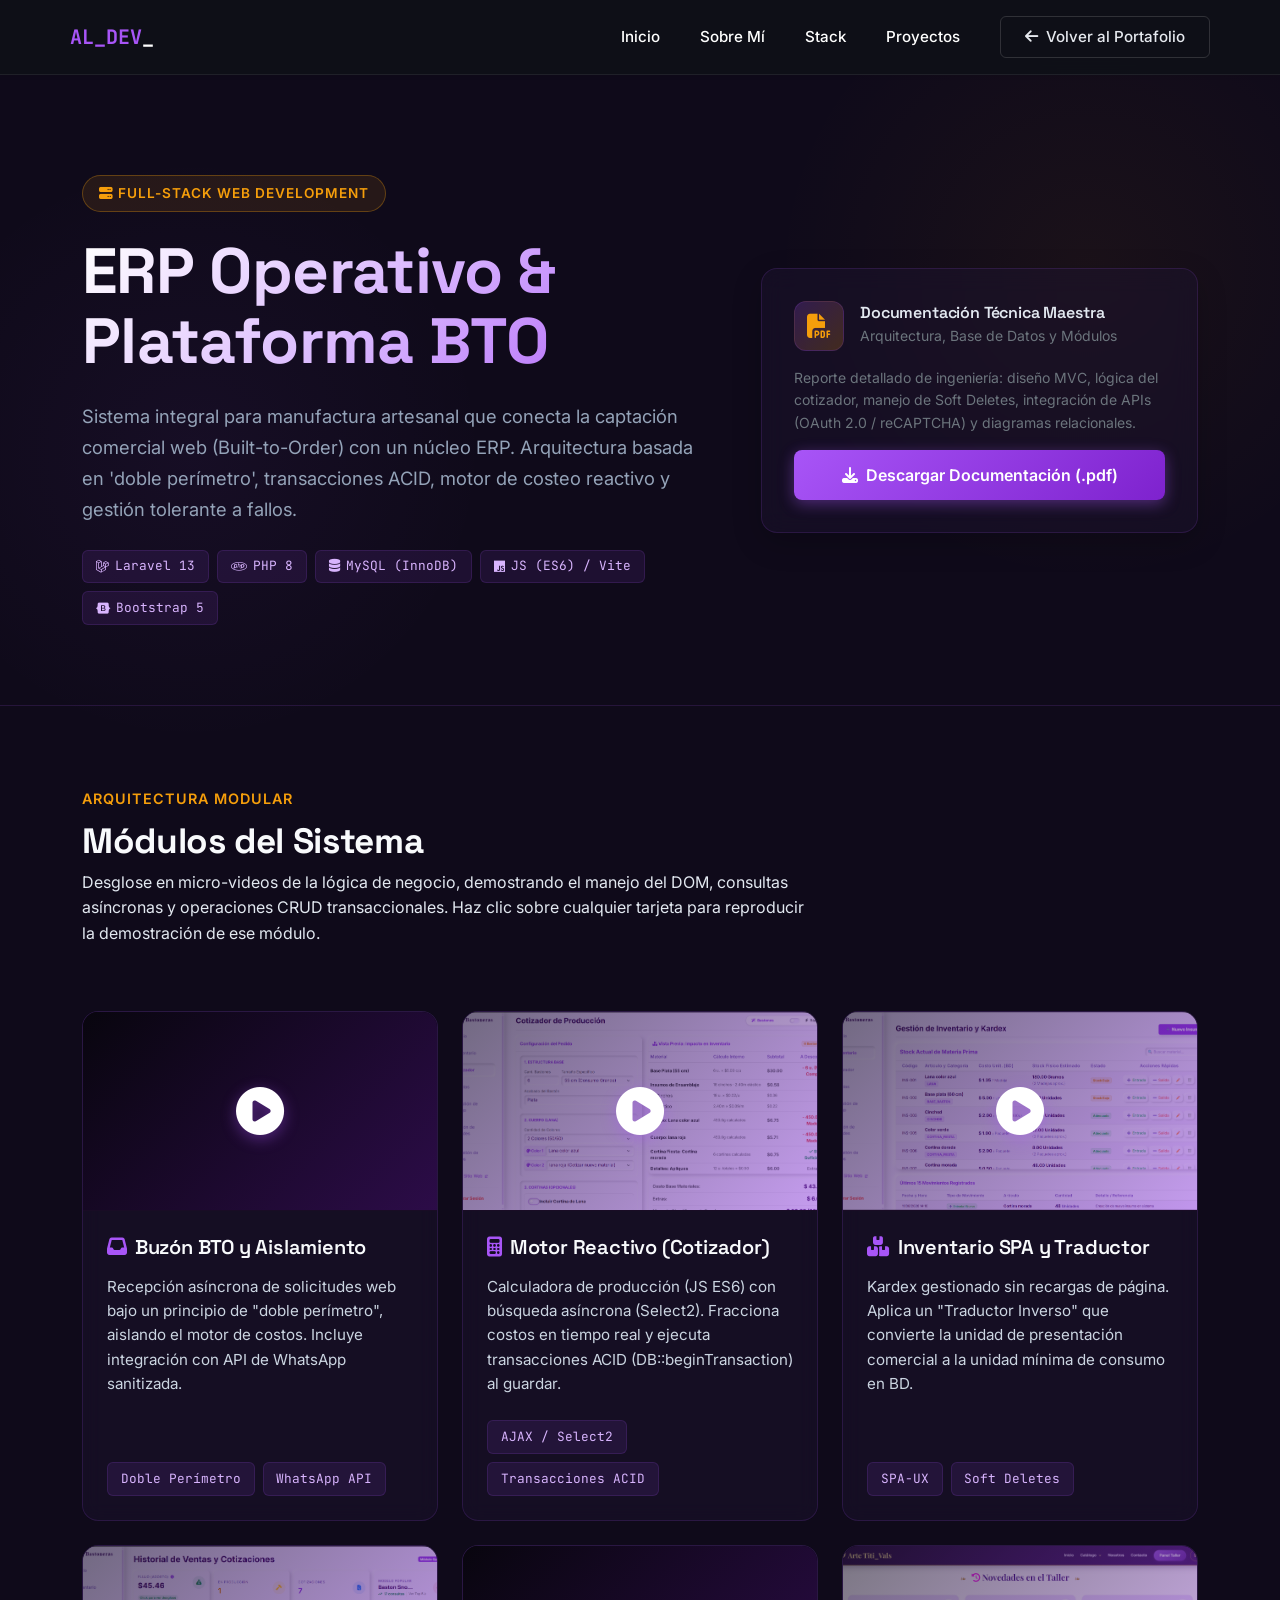
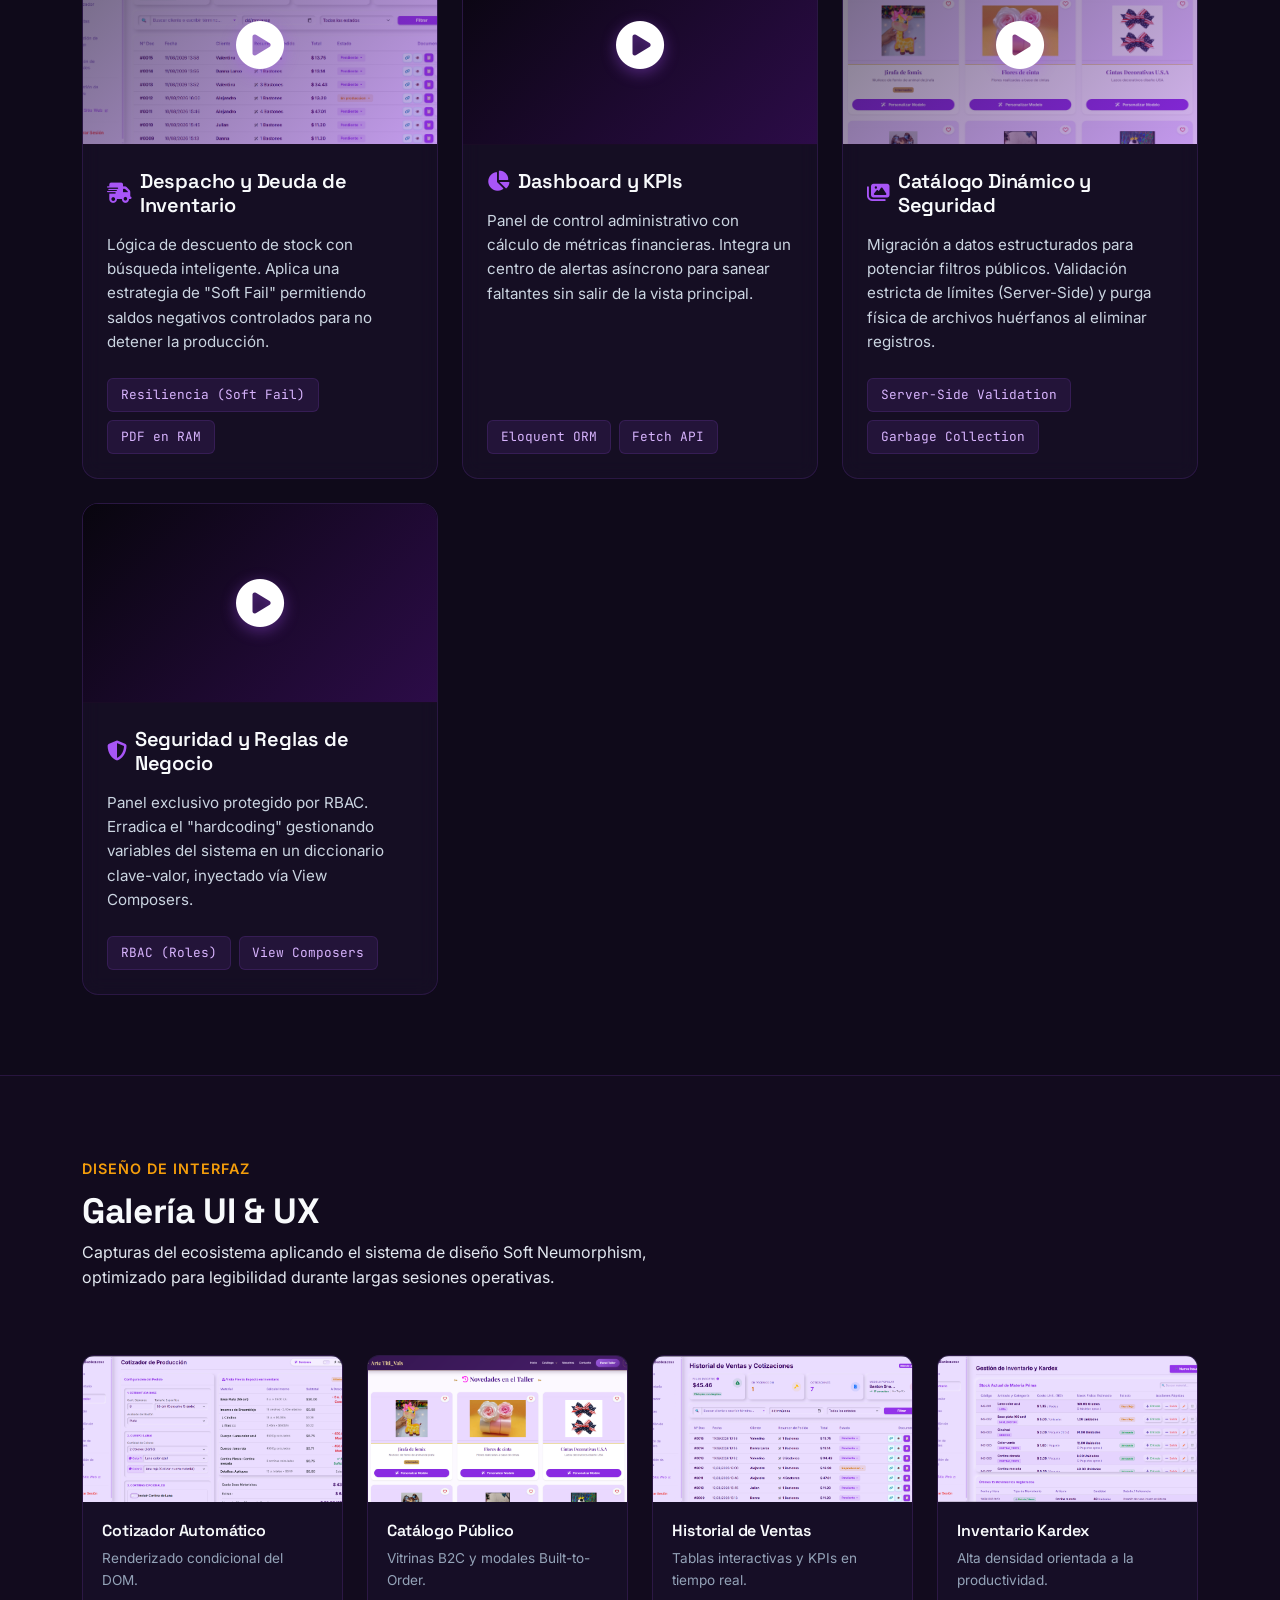
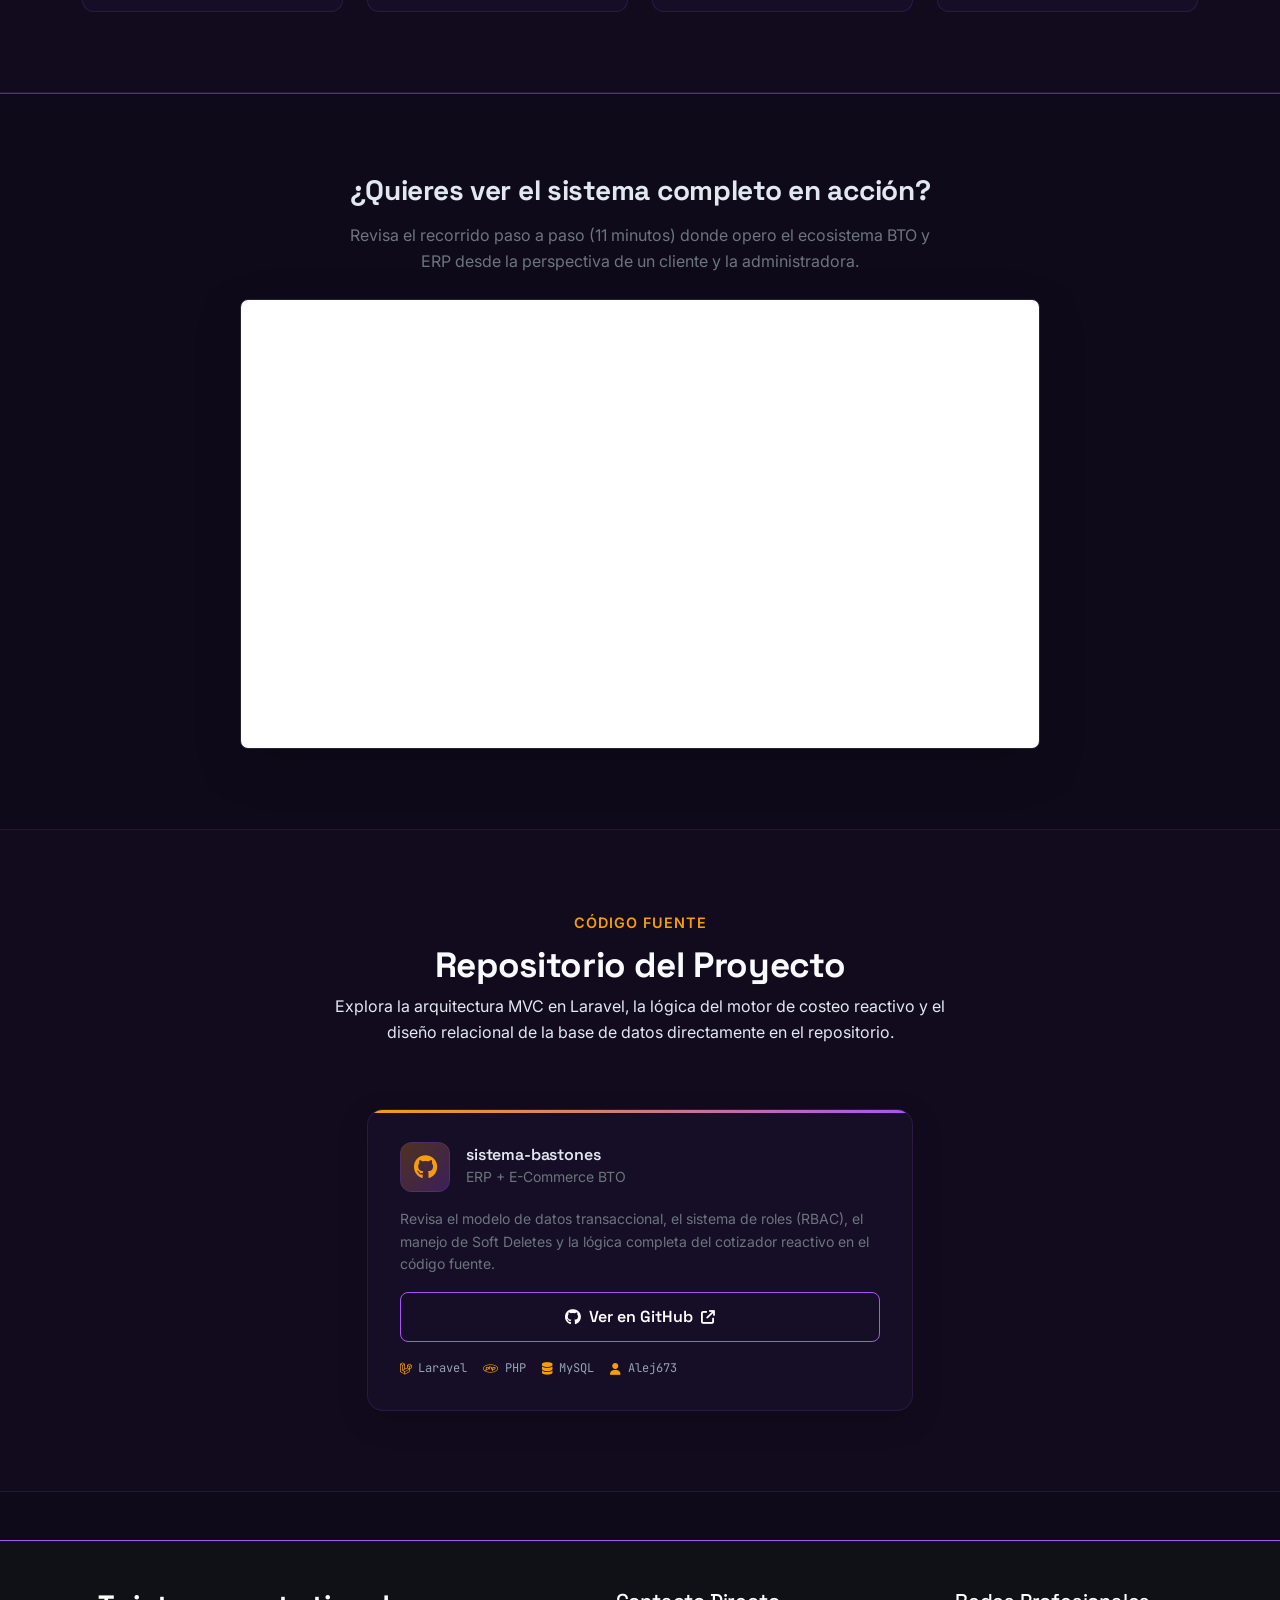
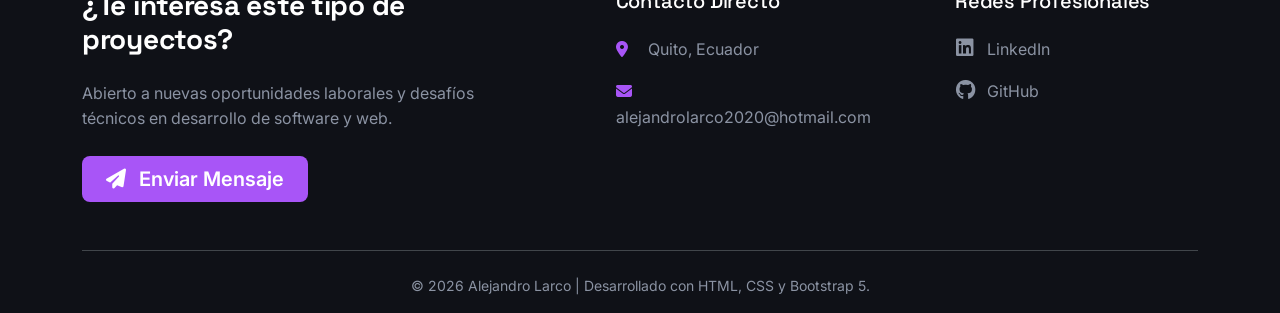
==== proyecto-bastones.html @ d6777fc4 "feat: integración de caso de estudio ERP Arte Titi_Val con galería UI y documentación" ====
<!DOCTYPE html>
<html lang="es" data-bs-theme="dark">
<head>
    <meta charset="UTF-8">
    <meta name="viewport" content="width=device-width, initial-scale=1.0">
    <title>ERP & E-Commerce BTO: Arte Titi_Val | AL_DEV_</title>
    <meta name="description" content="Caso de estudio técnico: Sistema ERP y plataforma E-Commerce Built-to-Order desarrollada con Laravel, PHP, JS ES6 y MySQL.">

    <!-- Bootstrap 5.3.2 & Fonts -->
    <link href="https://cdn.jsdelivr.net/npm/bootstrap@5.3.2/dist/css/bootstrap.min.css" rel="stylesheet">
    <link rel="stylesheet" href="https://cdnjs.cloudflare.com/ajax/libs/font-awesome/6.4.2/css/all.min.css">
    <link href="https://fonts.googleapis.com/css2?family=Space+Grotesk:wght@500;600;700&family=Inter:wght@400;500;600&family=JetBrains+Mono:wght@400;500&display=swap" rel="stylesheet">

    <!-- Hojas de estilos -->
    <link rel="stylesheet" href="css/estilos.css">
    <link rel="stylesheet" href="css/bastones.css">
</head>
<body>

    <!-- ================= NAVBAR ================= -->
    <header class="sticky-top nav-tech shadow-sm">
        <nav class="container navbar navbar-expand-lg py-3">
            <a class="navbar-brand fw-bold text-cyan font-monospace" href="index.html">AL_DEV<span class="text-white">_</span></a>
            <button class="navbar-toggler border-0" type="button" data-bs-toggle="collapse" data-bs-target="#navbarNav">
                <i class="fa-solid fa-bars text-white fs-3"></i>
            </button>
            <div class="collapse navbar-collapse" id="navbarNav">
                <ul class="navbar-nav ms-auto gap-4 fw-medium text-uppercase small align-items-lg-center">
                    <li class="nav-item"><a class="nav-link text-white nav-hover" href="index.html#inicio">Inicio</a></li>
                    <li class="nav-item"><a class="nav-link text-white nav-hover" href="index.html#sobre-mi">Sobre Mí</a></li>
                    <li class="nav-item"><a class="nav-link text-white nav-hover" href="index.html#stack">Stack</a></li>
                    <li class="nav-item"><a class="nav-link text-white nav-hover" href="index.html#proyectos">Proyectos</a></li>
                    <li class="nav-item">
                        <a class="nav-link btn-tech px-4 ms-lg-2" href="index.html#proyectos">
                            <i class="fa-solid fa-arrow-left me-2"></i>Volver al Portafolio
                        </a>
                    </li>
                </ul>
            </div>
        </nav>
    </header>

    <!-- ================= HERO ================= -->
    <header class="hero-project">
        <div class="container">
            <div class="row align-items-center g-5">
                <div class="col-lg-7">
                    <span class="badge-category">
                        <i class="fa-solid fa-server me-1"></i>Full-Stack Web Development
                    </span>
                    <h1 class="hero-title">ERP Operativo & Plataforma BTO</h1>
                    <p class="hero-desc">
                        Sistema integral para manufactura artesanal que conecta la captación comercial web (Built-to-Order) con un núcleo ERP. Arquitectura basada en 'doble perímetro', transacciones ACID, motor de costeo reactivo y gestión tolerante a fallos.
                    </p>
                    <div class="d-flex flex-wrap gap-2 mt-4">
                        <span class="tech-badge"><i class="fa-brands fa-laravel"></i> Laravel 13</span>
                        <span class="tech-badge"><i class="fa-brands fa-php"></i> PHP 8</span>
                        <span class="tech-badge"><i class="fa-solid fa-database"></i> MySQL (InnoDB)</span>
                        <span class="tech-badge"><i class="fa-brands fa-js"></i> JS (ES6) / Vite</span>
                        <span class="tech-badge"><i class="fa-brands fa-bootstrap"></i> Bootstrap 5</span>
                    </div>
                </div>
                <div class="col-lg-5">
                    <div class="doc-download-card">
                        <div class="d-flex align-items-center gap-3 mb-3">
                            <div class="icon-wrap">
                                <i class="fa-solid fa-file-pdf"></i>
                            </div>
                            <div>
                                <h6 class="mb-0 fw-semibold">Documentación Técnica Maestra</h6>
                                <small class="text-secondary">Arquitectura, Base de Datos y Módulos</small>
                            </div>
                        </div>
                        <p class="text-secondary small mb-3">
                            Reporte detallado de ingeniería: diseño MVC, lógica del cotizador, manejo de Soft Deletes, integración de APIs (OAuth 2.0 / reCAPTCHA) y diagramas relacionales.
                        </p>
                        <a href="documentos/Sistema_Bastones - Documentacion_Tecnica.pdf" class="btn btn-download-doc w-100" download>
                            <i class="fa-solid fa-download me-2"></i>Descargar Documentación (.pdf)
                        </a>
                    </div>
                </div>
            </div>
        </div>
    </header>

    <!-- ================= DESGLOSE DE MÓDULOS (LOS VIDEOS CORTOS) ================= -->
    <section class="section-main">
        <div class="container">
            <div class="row mb-5">
                <div class="col-lg-8">
                    <span class="section-label">Arquitectura Modular</span>
                    <h2 class="section-title mt-2">Módulos del Sistema</h2>
                    <p class="section-subtitle">
                        Desglose en micro-videos de la lógica de negocio, demostrando el manejo del DOM, consultas asíncronas y operaciones CRUD transaccionales. Haz clic sobre cualquier tarjeta para reproducir la demostración de ese módulo.
                    </p>
                </div>
            </div>

            <div class="row g-4">
                <!-- Módulo 1: Buzón -->
                <div class="col-lg-4 col-md-6">
                    <div class="module-card">
                        <div class="module-video-wrap">
                            <video src="videos/videosBastones/BUZON DE SOLICITUDES.mp4" preload="metadata" playsinline></video>
                            <div class="video-play-overlay"><i class="fa-solid fa-circle-play"></i></div>
                        </div>
                        <div class="module-body">
                            <h4><i class="fa-solid fa-inbox"></i> Buzón BTO y Aislamiento</h4>
                            <p>Recepción asíncrona de solicitudes web bajo un principio de "doble perímetro", aislando el motor de costos. Incluye integración con API de WhatsApp sanitizada.</p>
                            <div class="module-tags">
                                <span class="tech-badge small">Doble Perímetro</span>
                                <span class="tech-badge small">WhatsApp API</span>
                            </div>
                        </div>
                    </div>
                </div>

                <!-- Módulo 2: Cotizador -->
                <div class="col-lg-4 col-md-6">
                    <div class="module-card">
                        <div class="module-video-wrap">
                            <video src="videos/videosBastones/COTIZADOR.mp4" preload="metadata" playsinline poster="imagenes/imagenesBastones/Calculadora.png"></video>
                            <div class="video-play-overlay"><i class="fa-solid fa-circle-play"></i></div>
                        </div>
                        <div class="module-body">
                            <h4><i class="fa-solid fa-calculator"></i> Motor Reactivo (Cotizador)</h4>
                            <p>Calculadora de producción (JS ES6) con búsqueda asíncrona (Select2). Fracciona costos en tiempo real y ejecuta transacciones ACID (DB::beginTransaction) al guardar.</p>
                            <div class="module-tags">
                                <span class="tech-badge small">AJAX / Select2</span>
                                <span class="tech-badge small">Transacciones ACID</span>
                            </div>
                        </div>
                    </div>
                </div>

                <!-- Módulo 3: Kardex -->
                <div class="col-lg-4 col-md-6">
                    <div class="module-card">
                        <div class="module-video-wrap">
                            <video src="videos/videosBastones/INVENTARIO.mp4" preload="metadata" playsinline poster="imagenes/imagenesBastones/Inventario Kardex.png"></video>
                            <div class="video-play-overlay"><i class="fa-solid fa-circle-play"></i></div>
                        </div>
                        <div class="module-body">
                            <h4><i class="fa-solid fa-boxes-stacked"></i> Inventario SPA y Traductor</h4>
                            <p>Kardex gestionado sin recargas de página. Aplica un "Traductor Inverso" que convierte la unidad de presentación comercial a la unidad mínima de consumo en BD.</p>
                            <div class="module-tags">
                                <span class="tech-badge small">SPA-UX</span>
                                <span class="tech-badge small">Soft Deletes</span>
                            </div>
                        </div>
                    </div>
                </div>

                <!-- Módulo 4: Ventas y Despacho -->
                <div class="col-lg-4 col-md-6">
                    <div class="module-card">
                        <div class="module-video-wrap">
                            <video src="videos/videosBastones/VENTAS.mp4" preload="metadata" playsinline poster="imagenes/imagenesBastones/Gestion Ventas.png"></video>
                            <div class="video-play-overlay"><i class="fa-solid fa-circle-play"></i></div>
                        </div>
                        <div class="module-body">
                            <h4><i class="fa-solid fa-truck-fast"></i> Despacho y Deuda de Inventario</h4>
                            <p>Lógica de descuento de stock con búsqueda inteligente. Aplica una estrategia de "Soft Fail" permitiendo saldos negativos controlados para no detener la producción.</p>
                            <div class="module-tags">
                                <span class="tech-badge small">Resiliencia (Soft Fail)</span>
                                <span class="tech-badge small">PDF en RAM</span>
                            </div>
                        </div>
                    </div>
                </div>

                <!-- Módulo 5: Dashboard -->
                <div class="col-lg-4 col-md-6">
                    <div class="module-card">
                        <div class="module-video-wrap">
                            <video src="videos/videosBastones/DASHBOARD.mp4" preload="metadata" playsinline></video>
                            <div class="video-play-overlay"><i class="fa-solid fa-circle-play"></i></div>
                        </div>
                        <div class="module-body">
                            <h4><i class="fa-solid fa-chart-pie"></i> Dashboard y KPIs</h4>
                            <p>Panel de control administrativo con cálculo de métricas financieras. Integra un centro de alertas asíncrono para sanear faltantes sin salir de la vista principal.</p>
                            <div class="module-tags">
                                <span class="tech-badge small">Eloquent ORM</span>
                                <span class="tech-badge small">Fetch API</span>
                            </div>
                        </div>
                    </div>
                </div>

                <!-- Módulo 6: Gestión de Catálogo -->
                <div class="col-lg-4 col-md-6">
                    <div class="module-card">
                        <div class="module-video-wrap">
                            <video src="videos/videosBastones/GESTION CATALOGO.mp4" preload="metadata" playsinline poster="imagenes/imagenesBastones/Catalogo.png"></video>
                            <div class="video-play-overlay"><i class="fa-solid fa-circle-play"></i></div>
                        </div>
                        <div class="module-body">
                            <h4><i class="fa-solid fa-images"></i> Catálogo Dinámico y Seguridad</h4>
                            <p>Migración a datos estructurados para potenciar filtros públicos. Validación estricta de límites (Server-Side) y purga física de archivos huérfanos al eliminar registros.</p>
                            <div class="module-tags">
                                <span class="tech-badge small">Server-Side Validation</span>
                                <span class="tech-badge small">Garbage Collection</span>
                            </div>
                        </div>
                    </div>
                </div>

                <!-- Módulo 7: SuperAdmin -->
                <div class="col-lg-4 col-md-6">
                    <div class="module-card">
                        <div class="module-video-wrap">
                            <video src="videos/videosBastones/ROL SUPERADMIN.mp4" preload="metadata" playsinline></video>
                            <div class="video-play-overlay"><i class="fa-solid fa-circle-play"></i></div>
                        </div>
                        <div class="module-body">
                            <h4><i class="fa-solid fa-shield-halved"></i> Seguridad y Reglas de Negocio</h4>
                            <p>Panel exclusivo protegido por RBAC. Erradica el "hardcoding" gestionando variables del sistema en un diccionario clave-valor, inyectado vía View Composers.</p>
                            <div class="module-tags">
                                <span class="tech-badge small">RBAC (Roles)</span>
                                <span class="tech-badge small">View Composers</span>
                            </div>
                        </div>
                    </div>
                </div>

            </div>
        </div>
    </section>

    <!-- ================= GALERÍA DE UI (LAS IMÁGENES ESTÁTICAS) ================= -->
    <section class="section-alt">
        <div class="container">
            <div class="row mb-5">
                <div class="col-lg-7">
                    <span class="section-label">Diseño de Interfaz</span>
                    <h2 class="section-title mt-2">Galería UI & UX</h2>
                    <p class="section-subtitle">
                        Capturas del ecosistema aplicando el sistema de diseño Soft Neumorphism, optimizado para legibilidad durante largas sesiones operativas.
                    </p>
                </div>
            </div>
            <div class="row g-4">
                <!-- Imagen 1 -->
                <div class="col-lg-3 col-md-6">
                    <div class="gallery-card">
                        <div class="gallery-img-wrap">
                            <img src="imagenes/imagenesBastones/Calculadora.png" alt="Vista del Cotizador de Producción" loading="lazy">
                        </div>
                        <div class="gallery-caption">
                            <h6>Cotizador Automático</h6>
                            <p>Renderizado condicional del DOM.</p>
                        </div>
                    </div>
                </div>
                <!-- Imagen 2 -->
                <div class="col-lg-3 col-md-6">
                    <div class="gallery-card">
                        <div class="gallery-img-wrap">
                            <img src="imagenes/imagenesBastones/Catalogo.png" alt="Vista del Catálogo Público" loading="lazy">
                        </div>
                        <div class="gallery-caption">
                            <h6>Catálogo Público</h6>
                            <p>Vitrinas B2C y modales Built-to-Order.</p>
                        </div>
                    </div>
                </div>
                <!-- Imagen 3 -->
                <div class="col-lg-3 col-md-6">
                    <div class="gallery-card">
                        <div class="gallery-img-wrap">
                            <img src="imagenes/imagenesBastones/Gestion Ventas.png" alt="Historial de Ventas y KPIs" loading="lazy">
                        </div>
                        <div class="gallery-caption">
                            <h6>Historial de Ventas</h6>
                            <p>Tablas interactivas y KPIs en tiempo real.</p>
                        </div>
                    </div>
                </div>
                <!-- Imagen 4 -->
                <div class="col-lg-3 col-md-6">
                    <div class="gallery-card">
                        <div class="gallery-img-wrap">
                            <img src="imagenes/imagenesBastones/Inventario Kardex.png" alt="Vista de Gestión de Inventario" loading="lazy">
                        </div>
                        <div class="gallery-caption">
                            <h6>Inventario Kardex</h6>
                            <p>Alta densidad orientada a la productividad.</p>
                        </div>
                    </div>
                </div>
            </div>
        </div>
    </section>

    <!-- ================= VIDEO COMPLETO (GUÍA DE USUARIO - YOUTUBE) ================= -->
    <section class="section-main border-top border-secondary-subtle">
        <div class="container text-center">
            <h3 class="fw-bold mb-3">¿Quieres ver el sistema completo en acción?</h3>
            <p class="text-secondary mb-4 mx-auto" style="max-width: 600px;">
                Revisa el recorrido paso a paso (11 minutos) donde opero el ecosistema BTO y ERP desde la perspectiva de un cliente y la administradora.
            </p>
            <!-- Wrapper responsive de Bootstrap para el iFrame de YouTube -->
            <div class="ratio ratio-16x9 mx-auto rounded-3 overflow-hidden shadow-lg border border-secondary border-opacity-25" style="max-width: 800px;">
                <iframe src="https://www.youtube.com/embed/OHmGes--sms" title="Demostración Técnica Sistema Arte Titi_Val" frameborder="0" allow="accelerometer; autoplay; clipboard-write; encrypted-media; gyroscope; picture-in-picture; web-share" allowfullscreen></iframe>
            </div>
        </div>
    </section>

    <!-- ================= REPOSITORIO / CÓDIGO FUENTE ================= -->
    <section class="section-alt repo-section">
        <div class="container">
            <div class="row justify-content-center text-center mb-5">
                <div class="col-lg-7">
                    <span class="section-label">Código Fuente</span>
                    <h2 class="section-title mt-2">Repositorio del Proyecto</h2>
                    <p class="section-subtitle mx-auto">
                        Explora la arquitectura MVC en Laravel, la lógica del motor de costeo reactivo y el diseño
                        relacional de la base de datos directamente en el repositorio.
                    </p>
                </div>
            </div>

            <div class="row justify-content-center">
                <div class="col-lg-6">
                    <div class="repo-card">
                        <div class="d-flex align-items-center gap-3 mb-3">
                            <div class="icon-wrap repo-icon">
                                <i class="fa-brands fa-github"></i>
                            </div>
                            <div>
                                <h6 class="mb-0 fw-semibold">sistema-bastones</h6>
                                <small class="text-secondary">ERP + E-Commerce BTO</small>
                            </div>
                        </div>
                        <p class="text-secondary small mb-3">
                            Revisa el modelo de datos transaccional, el sistema de roles (RBAC), el manejo de Soft
                            Deletes y la lógica completa del cotizador reactivo en el código fuente.
                        </p>
                        <a href="https://github.com/Alej673/sistema-bastones" target="_blank" rel="noopener noreferrer" class="btn btn-repo w-100">
                            <i class="fa-brands fa-github me-2"></i>Ver en GitHub
                            <i class="fa-solid fa-arrow-up-right-from-square ms-2 small"></i>
                        </a>
                        <div class="repo-meta">
                            <span><i class="fa-brands fa-laravel"></i>Laravel</span>
                            <span><i class="fa-brands fa-php"></i>PHP</span>
                            <span><i class="fa-solid fa-database"></i>MySQL</span>
                            <span><i class="fa-solid fa-user"></i>Alej673</span>
                        </div>
                    </div>
                </div>
            </div>
        </div>
    </section>

    <!-- ================= FOOTER ================= -->
    <footer id="contacto" class="footer-tech pt-5 pb-3 border-top border-cyan border-opacity-25 mt-5">
        <div class="container">
            <div class="row g-5 mb-5 justify-content-between">
                <div class="col-lg-5">
                    <h3 class="fw-bold text-white mb-4">¿Te interesa este tipo de proyectos?</h3>
                    <p class="text-muted mb-4">Abierto a nuevas oportunidades laborales y desafíos técnicos en desarrollo de software y web.</p>
                    <a href="mailto:alejandrolarco2020@hotmail.com" class="btn btn-cyan btn-lg px-4"><i class="fa-solid fa-paper-plane me-2"></i> Enviar Mensaje</a>
                </div>

                <div class="col-lg-3 col-md-6">
                    <h5 class="text-white mb-4">Contacto Directo</h5>
                    <ul class="list-unstyled text-muted">
                        <li class="mb-3"><i class="fa-solid fa-location-dot me-3 text-cyan"></i> Quito, Ecuador</li>
                        <li class="mb-3"><i class="fa-solid fa-envelope me-3 text-cyan"></i> alejandrolarco2020@hotmail.com</li>
                    </ul>
                </div>

                <div class="col-lg-3 col-md-6">
                    <h5 class="text-white mb-4">Redes Profesionales</h5>
                    <div class="d-flex flex-column gap-3">
                        <a href="https://www.linkedin.com/in/alejandro-larco-03297b42a/" class="text-muted text-decoration-none hover-text-cyan transition-all"><i class="fa-brands fa-linkedin fs-5 me-2 w-20px text-center"></i> LinkedIn</a>
                        <a href="https://github.com/Alej673" class="text-muted text-decoration-none hover-text-cyan transition-all"><i class="fa-brands fa-github fs-5 me-2 w-20px text-center"></i> GitHub</a>
                    </div>
                </div>
            </div>

            <div class="text-center border-top border-secondary-subtle pt-4">
                <p class="text-muted small mb-0">© 2026 Alejandro Larco | Desarrollado con HTML, CSS y Bootstrap 5.</p>
            </div>
        </div>
    </footer>

    <!-- Bootstrap 5.3.2 Bundle JS -->
    <script src="https://cdn.jsdelivr.net/npm/bootstrap@5.3.2/dist/js/bootstrap.bundle.min.js"></script>

    <!-- NUEVO: control de reproducción "clic para reproducir" en los videos de módulos -->
    <script>
        document.querySelectorAll('.module-video-wrap').forEach((wrap) => {
            const video = wrap.querySelector('video');
            const overlay = wrap.querySelector('.video-play-overlay');

            video.addEventListener('play', () => wrap.classList.add('is-playing'));
            video.addEventListener('pause', () => wrap.classList.remove('is-playing'));
            video.addEventListener('ended', () => wrap.classList.remove('is-playing'));

            wrap.addEventListener('click', () => {
                if (video.paused) {
                    video.play();
                } else {
                    video.pause();
                }
            });
        });
    </script>
</body>
</html>
---- css/estilos.css ----
/* ============================================================
   AL_DEV — Paleta y tokens
   Base oscura cálida + acento cian (marca) + acento ámbar (señal)
   ============================================================ */
:root {
    --bg-main: #0f1117;
    --bg-section: #14161f;
    --bg-card: #1a1d28;
    --line: rgba(255, 255, 255, 0.07);
    --line-strong: rgba(255, 255, 255, 0.14);

    --text-main: #e6e9ef;
    --text-muted: #8b93a3;

    --tech-cyan: #22b8e8;
    --tech-cyan-soft: rgba(34, 184, 232, 0.12);
    --tech-cyan-hover: #4fcbf5;

    --signal-amber: #f5a524;

    --font-display: 'Space Grotesk', 'Segoe UI', system-ui, sans-serif;
    --font-body: 'Inter', 'Segoe UI', system-ui, sans-serif;
    --font-mono: 'JetBrains Mono', 'Courier New', monospace;
}

@import url('https://fonts.googleapis.com/css2?family=Space+Grotesk:wght@500;600;700&family=Inter:wght@400;500;600&family=JetBrains+Mono:wght@400;500&display=swap');

* { box-sizing: border-box; }

body {
    background-color: var(--bg-main);
    color: var(--text-main);
    font-family: var(--font-body);
    scroll-behavior: smooth;
    line-height: 1.6;
}

@media (prefers-reduced-motion: reduce) {
    * { animation: none !important; transition: none !important; scroll-behavior: auto !important; }
}

::selection { background: var(--tech-cyan); color: #0a0a0f; }

:focus-visible {
    outline: 2px solid var(--tech-cyan);
    outline-offset: 2px;
}

h1, h2, h3, h4, h5, h6 {
    font-family: var(--font-display);
    letter-spacing: -0.01em;
}

/* ============================================================
   Utilidades base
   ============================================================ */
.py-6 { padding-top: 5rem; padding-bottom: 5rem; }
@media (max-width: 768px) {
    .py-6 { padding-top: 3rem; padding-bottom: 3rem; }
}
.bg-section { background-color: var(--bg-section); }
.text-cyan { color: var(--tech-cyan) !important; }
.bg-cyan-subtle { background-color: var(--tech-cyan-soft) !important; border-color: rgba(34, 184, 232, 0.35) !important; }
.text-muted { color: var(--text-muted) !important; }

.font-monospace { font-family: var(--font-mono) !important; }

/* ============================================================
   Navegación
   ============================================================ */
.nav-tech {
    background: rgba(15, 17, 23, 0.92);
    backdrop-filter: blur(10px);
    border-bottom: 1px solid var(--line);
}

/* La marca conserva mayúsculas (es un logotipo), los links de menú no */
.navbar-nav .nav-link {
    text-transform: none;
    font-size: 0.95rem;
    letter-spacing: 0;
}

.nav-hover {
    position: relative;
    transition: color 0.25s ease;
}
.nav-hover::after {
    content: '';
    position: absolute;
    width: 0;
    height: 1.5px;
    bottom: -2px;
    left: 0;
    background-color: var(--tech-cyan);
    transition: width 0.25s ease;
}
.nav-hover:hover { color: var(--tech-cyan) !important; }
.nav-hover:hover::after { width: 100%; }

/* ============================================================
   Botones
   ============================================================ */
.btn-cyan {
    background-color: var(--tech-cyan);
    color: #0a0a0f;
    font-weight: 600;
    border: none;
    transition: all 0.25s ease;
}
.btn-cyan:hover {
    background-color: var(--tech-cyan-hover);
    color: #0a0a0f;
    box-shadow: 0 6px 20px rgba(34, 184, 232, 0.3);
}

.btn-outline-cyan {
    border: 1px solid var(--tech-cyan);
    color: var(--tech-cyan);
    transition: all 0.25s ease;
}
.btn-outline-cyan:hover {
    background-color: var(--tech-cyan-soft);
    color: var(--tech-cyan-hover);
    border-color: var(--tech-cyan-hover);
}

.btn-tech {
    border: 1px solid var(--line-strong);
    color: var(--text-main);
    border-radius: 6px;
    transition: 0.25s;
}
.btn-tech:hover {
    border-color: var(--tech-cyan);
    color: var(--tech-cyan);
    background: var(--tech-cyan-soft);
}

/* ============================================================
   Hero — textura tipo circuito en vez de fondo plano
   ============================================================ */
.hero-section {
    position: relative;
    min-height: 88vh;
    background-image:
        linear-gradient(var(--line) 1px, transparent 1px),
        linear-gradient(90deg, var(--line) 1px, transparent 1px);
    background-size: 48px 48px;
    background-position: center;
    -webkit-mask-image: radial-gradient(ellipse 70% 60% at 30% 40%, black 40%, transparent 100%);
    mask-image: radial-gradient(ellipse 70% 60% at 30% 40%, black 40%, transparent 100%);
}
.hero-section .container { position: relative; }

.text-glow {
    text-shadow: 0 0 24px rgba(34, 184, 232, 0.35);
}

/* punto de estado — "disponible para proyectos" */
.status-dot {
    display: inline-block;
    width: 8px;
    height: 8px;
    border-radius: 50%;
    background: var(--signal-amber);
    box-shadow: 0 0 0 0 rgba(245, 165, 36, 0.6);
    animation: pulse-amber 2.4s ease-out infinite;
    margin-right: 0.5rem;
}
@keyframes pulse-amber {
    0%   { box-shadow: 0 0 0 0 rgba(245, 165, 36, 0.5); }
    70%  { box-shadow: 0 0 0 8px rgba(245, 165, 36, 0); }
    100% { box-shadow: 0 0 0 0 rgba(245, 165, 36, 0); }
}

/* ============================================================
   Efectos visuales compartidos
   ============================================================ */
.hover-scale { transition: transform 0.25s ease, box-shadow 0.25s ease; }
.hover-scale:hover { transform: translateY(-3px); }

.hover-text-cyan:hover { color: var(--tech-cyan) !important; }
.transition-all { transition: all 0.25s ease; }

/* ============================================================
   Imagen de perfil
   ============================================================ */
.image-wrapper {
    background: linear-gradient(150deg, var(--bg-card), var(--bg-main));
    border: 1px solid var(--line);
}
.profile-img {
    filter: grayscale(35%) contrast(1.05);
    transition: filter 0.4s ease;
}
.profile-img:hover { filter: grayscale(0%); }

/* ============================================================
   Tarjetas de tecnología (stack)
   ============================================================ */
.tech-card {
    background-color: var(--bg-card);
    border: 1px solid var(--line);
    transition: border-color 0.25s ease, transform 0.25s ease;
}
.tech-card:hover {
    border-color: rgba(34, 184, 232, 0.4);
    transform: translateY(-2px);
}

/* ============================================================
   Tarjetas de proyectos — motivo "ventana de terminal"
   ============================================================ */
.project-card {
    background-color: var(--bg-card);
    border: 1px solid var(--line);
    border-radius: 10px;
    overflow: hidden;
    transition: border-color 0.3s ease, transform 0.3s ease, box-shadow 0.3s ease;
}
.project-card::before {
    content: '';
    display: block;
    height: 28px;
    background: var(--bg-section);
    border-bottom: 1px solid var(--line);
    background-image: radial-gradient(circle 4px at 16px 14px, #ef4444 0 4px, transparent 4px),
                       radial-gradient(circle 4px at 32px 14px, var(--signal-amber) 0 4px, transparent 4px),
                       radial-gradient(circle 4px at 48px 14px, #22c55e 0 4px, transparent 4px);
}
.project-card:hover {
    border-color: var(--tech-cyan);
    transform: translateY(-6px);
    box-shadow: 0 16px 32px rgba(0, 0, 0, 0.35);
}
.project-card img {
    border-bottom: 1px solid var(--line);
}
.project-card h4 {
    font-family: var(--font-mono);
    font-size: 1.1rem;
}

/* Proyecto horizontal (ej. Java) */
.project-card-horizontal {
    background-color: var(--bg-card);
    border: 1px solid var(--line);
    border-left: 3px solid transparent;
    transition: all 0.3s ease;
}
.project-card-horizontal:hover {
    border-left-color: var(--tech-cyan);
    transform: translateX(8px);
}

/* ============================================================
   Footer
   ============================================================ */
.footer-tech {
    background-color: var(--bg-main);
    border-top: 1px solid var(--line);
}
.w-20px { width: 20px; }

/* Scrollbar sutil, coherente con el tema */
::-webkit-scrollbar { width: 10px; }
::-webkit-scrollbar-track { background: var(--bg-main); }
::-webkit-scrollbar-thumb { background: var(--bg-card); border-radius: 6px; border: 2px solid var(--bg-main); }
::-webkit-scrollbar-thumb:hover { background: var(--line-strong); }
---- css/bastones.css ----
/* ==========================================================================
   TEMA: ERP ARTE TITI_VAL (Dark Glassmorphism & Purple/Gold Palette)
   ========================================================================== */

:root {
    /* Paleta Titi_Val Adaptada a Dark Mode */
    --titi-primary: #a855f7;       /* Púrpura brillante */
    --titi-primary-glow: rgba(168, 85, 247, 0.4);
    --titi-secondary: #f59e0b;     /* Oro / Ámbar */
    --titi-bg-dark: #0f0a1a;       /* Fondo morado muy oscuro */
    --titi-card-bg: rgba(30, 20, 50, 0.4); /* Cristal oscuro */
    --titi-card-border: rgba(168, 85, 247, 0.15);
    
    /* Tipografías */
    --font-heading: 'Space Grotesk', sans-serif;
    --font-body: 'Inter', sans-serif;
}

body {
    background-color: var(--titi-bg-dark);
    color: #e2e8f0;
    font-family: var(--font-body);
    /* Sutil gradiente de fondo para dar profundidad */
    background-image: radial-gradient(circle at 15% 50%, rgba(168, 85, 247, 0.05), transparent 25%),
                      radial-gradient(circle at 85% 30%, rgba(245, 158, 11, 0.05), transparent 25%);
    background-attachment: fixed;
}

/* ================= TIPOGRAFÍA Y ETIQUETAS ================= */
h1, h2, h3, h4, h5, h6, .hero-title, .section-title {
    font-family: var(--font-heading);
}

.text-cyan {
    color: var(--titi-primary) !important; /* Reemplaza el cyan del UE5 por púrpura */
}

.badge-category {
    display: inline-block;
    background: rgba(245, 158, 11, 0.1);
    color: var(--titi-secondary);
    border: 1px solid rgba(245, 158, 11, 0.3);
    padding: 0.4rem 1rem;
    border-radius: 50px;
    font-weight: 600;
    font-size: 0.85rem;
    letter-spacing: 1px;
    text-transform: uppercase;
    margin-bottom: 1.5rem;
}

.tech-badge {
    background: rgba(168, 85, 247, 0.1);
    color: #d8b4fe;
    border: 1px solid var(--titi-card-border);
    padding: 0.35rem 0.8rem;
    border-radius: 6px;
    font-size: 0.8rem;
    font-family: 'JetBrains Mono', monospace;
    display: inline-flex;
    align-items: center;
    gap: 0.4rem;
    transition: all 0.3s ease;
}

.tech-badge:hover {
    background: rgba(168, 85, 247, 0.2);
    border-color: var(--titi-primary);
    transform: translateY(-2px);
}

/* ================= HERO SECTION ================= */
.hero-project {
    padding: 100px 0 80px;
    position: relative;
    border-bottom: 1px solid var(--titi-card-border);
}

.hero-title {
    font-size: clamp(2.5rem, 5vw, 4rem);
    font-weight: 700;
    line-height: 1.1;
    margin-bottom: 1.5rem;
    background: linear-gradient(135deg, #ffffff 0%, #d8b4fe 50%, var(--titi-primary) 100%);
    -webkit-background-clip: text;
    -webkit-text-fill-color: transparent;
}

.hero-desc {
    font-size: 1.15rem;
    color: #94a3b8;
    line-height: 1.7;
}

/* ================= TARJETA DE DOCUMENTACIÓN ================= */
.doc-download-card {
    background: var(--titi-card-bg);
    backdrop-filter: blur(12px);
    -webkit-backdrop-filter: blur(12px);
    border: 1px solid var(--titi-card-border);
    border-radius: 16px;
    padding: 2rem;
    box-shadow: 0 10px 30px rgba(0, 0, 0, 0.2);
}

.icon-wrap {
    width: 50px;
    height: 50px;
    background: linear-gradient(135deg, rgba(168, 85, 247, 0.2), rgba(245, 158, 11, 0.2));
    border: 1px solid var(--titi-card-border);
    border-radius: 12px;
    display: flex;
    align-items: center;
    justify-content: center;
    font-size: 1.5rem;
    color: var(--titi-secondary);
}

.btn-download-doc {
    background: linear-gradient(135deg, var(--titi-primary), #7e22ce);
    color: white;
    font-weight: 600;
    border: none;
    padding: 0.8rem 1.5rem;
    border-radius: 8px;
    transition: all 0.3s ease;
    box-shadow: 0 4px 15px var(--titi-primary-glow);
}

.btn-download-doc:hover {
    background: linear-gradient(135deg, #b975f8, #9333ea);
    color: white;
    transform: translateY(-2px);
    box-shadow: 0 6px 20px var(--titi-primary-glow);
}

/* ================= MÓDULOS DE VIDEO (GLASSMORPHISM) ================= */
.section-main {
    padding: 80px 0;
}

.section-label {
    color: var(--titi-secondary);
    font-weight: 600;
    letter-spacing: 1px;
    text-transform: uppercase;
    font-size: 0.9rem;
}

.section-title {
    font-size: 2.2rem;
    font-weight: 700;
    color: #f8fafc;
}

.module-card {
    background: var(--titi-card-bg);
    backdrop-filter: blur(10px);
    border: 1px solid var(--titi-card-border);
    border-radius: 16px;
    overflow: hidden;
    height: 100%;
    transition: all 0.4s ease;
    display: flex;
    flex-direction: column;
}

.module-card:hover {
    transform: translateY(-5px);
    border-color: var(--titi-primary);
    box-shadow: 0 10px 30px rgba(168, 85, 247, 0.15);
}

.module-video-wrap {
    position: relative;
    width: 100%;
    aspect-ratio: 16/9;
    background: #000;
    overflow: hidden;
    cursor: pointer;
    border-bottom: 1px solid var(--titi-card-border);
}

.module-video-wrap video {
    width: 100%;
    height: 100%;
    object-fit: cover;
    transition: transform 0.5s ease;
}

.module-card:hover .module-video-wrap video {
    transform: scale(1.02);
}

/* Overlay de reproducción: clic para ver, en vez de autoplay */
.video-play-overlay {
    position: absolute;
    inset: 0;
    display: flex;
    align-items: center;
    justify-content: center;
    background: linear-gradient(135deg, rgba(15, 10, 26, 0.55), rgba(126, 34, 206, 0.35));
    transition: opacity 0.3s ease, background 0.3s ease;
}

.video-play-overlay i {
    font-size: 3rem;
    color: #ffffff;
    text-shadow: 0 4px 15px var(--titi-primary-glow);
    transition: transform 0.25s ease, color 0.25s ease;
}

.module-video-wrap:hover .video-play-overlay {
    background: linear-gradient(135deg, rgba(15, 10, 26, 0.65), rgba(126, 34, 206, 0.45));
}

.module-video-wrap:hover .video-play-overlay i {
    transform: scale(1.15);
    color: var(--titi-secondary);
}

/* Al reproducirse, el overlay se desvanece y deja ver el video limpio */
.module-video-wrap.is-playing .video-play-overlay {
    opacity: 0;
    pointer-events: none;
}

.module-body {
    padding: 1.5rem;
    flex-grow: 1;
    display: flex;
    flex-direction: column;
}

.module-body h4 {
    font-size: 1.25rem;
    font-weight: 600;
    margin-bottom: 1rem;
    color: #f8fafc;
    display: flex;
    align-items: center;
    gap: 0.5rem;
}

.module-body h4 i {
    color: var(--titi-primary);
}

.module-body p {
    color: #cbd5e1;
    font-size: 0.95rem;
    line-height: 1.6;
    margin-bottom: 1.5rem;
    flex-grow: 1;
}

.module-tags {
    display: flex;
    flex-wrap: wrap;
    gap: 0.5rem;
    margin-top: auto;
}

/* ================= GALERÍA UI ================= */
.section-alt {
    padding: 80px 0;
    background-color: rgba(168, 85, 247, 0.02);
    border-top: 1px solid var(--titi-card-border);
    border-bottom: 1px solid var(--titi-card-border);
}

.gallery-card {
    background: var(--titi-card-bg);
    border: 1px solid var(--titi-card-border);
    border-radius: 12px;
    overflow: hidden;
    transition: all 0.3s ease;
}

.gallery-card:hover {
    border-color: var(--titi-secondary);
}

.gallery-img-wrap {
    width: 100%;
    aspect-ratio: 16/9;
    overflow: hidden;
    background: #1e293b;
}

.gallery-img-wrap img {
    width: 100%;
    height: 100%;
    object-fit: cover;
    object-position: top;
    transition: transform 0.5s ease;
}

.gallery-card:hover .gallery-img-wrap img {
    transform: scale(1.05);
}

.gallery-caption {
    padding: 1.2rem;
}

.gallery-caption h6 {
    font-weight: 600;
    color: #f8fafc;
    margin-bottom: 0.5rem;
}

.gallery-caption p {
    font-size: 0.85rem;
    color: #94a3b8;
    margin-bottom: 0;
}

/* ================================================================
   REPOSITORIO — tarjeta de cristal, acento oro → púrpura
   ================================================================ */
.repo-section {
    position: relative;
}

.repo-card {
    background: var(--titi-card-bg);
    backdrop-filter: blur(12px);
    -webkit-backdrop-filter: blur(12px);
    border: 1px solid var(--titi-card-border);
    border-radius: 16px;
    padding: 2rem;
    box-shadow: 0 10px 30px rgba(0, 0, 0, 0.2);
    position: relative;
    overflow: hidden;
    text-align: left;
    transition: all 0.35s ease;
}

.repo-card::before {
    content: '';
    position: absolute;
    top: 0; left: 0; right: 0;
    height: 3px;
    background: linear-gradient(90deg, var(--titi-secondary), var(--titi-primary));
}

.repo-card:hover {
    transform: translateY(-4px);
    border-color: var(--titi-primary);
    box-shadow: 0 14px 34px rgba(168, 85, 247, 0.18);
}

.repo-card p {
    margin-bottom: 1.25rem;
}

.repo-icon {
    background: linear-gradient(135deg, rgba(245, 158, 11, 0.25), rgba(168, 85, 247, 0.25));
    color: var(--titi-secondary);
    transition: transform 0.3s ease;
}

.repo-card:hover .repo-icon {
    transform: rotate(-8deg) scale(1.08);
}

.btn-repo {
    font-family: var(--font-heading);
    font-weight: 600;
    background: transparent;
    color: #ffffff;
    border: 1px solid var(--titi-primary);
    border-radius: 8px;
    padding: 0.75rem 1.5rem;
    display: inline-flex;
    align-items: center;
    justify-content: center;
    text-decoration: none;
    transition: all 0.3s ease;
}

.btn-repo:hover {
    background: linear-gradient(135deg, var(--titi-primary), #7e22ce);
    color: #ffffff;
    transform: translateY(-2px);
    box-shadow: 0 6px 20px var(--titi-primary-glow);
}

.repo-meta {
    display: flex;
    flex-wrap: wrap;
    gap: 1rem;
    margin-top: 1.1rem;
    font-family: 'JetBrains Mono', monospace;
    font-size: 0.75rem;
    color: #94a3b8;
}

.repo-meta span {
    display: inline-flex;
    align-items: center;
    gap: 0.4rem;
}

.repo-meta i {
    color: var(--titi-secondary);
}

/* ================= FOOTER Y OTROS ================= */
.btn-cyan {
    background-color: var(--titi-primary);
    color: white;
    border: none;
}
.btn-cyan:hover {
    background-color: #9333ea;
    color: white;
}
.border-cyan {
    border-color: var(--titi-primary) !important;
}
.hover-text-cyan:hover {
    color: var(--titi-primary) !important;
}

/* ================= RESPONSIVIDAD ================= */
@media (max-width: 767.98px) {
    .repo-card {
        padding: 1.6rem;
    }
}
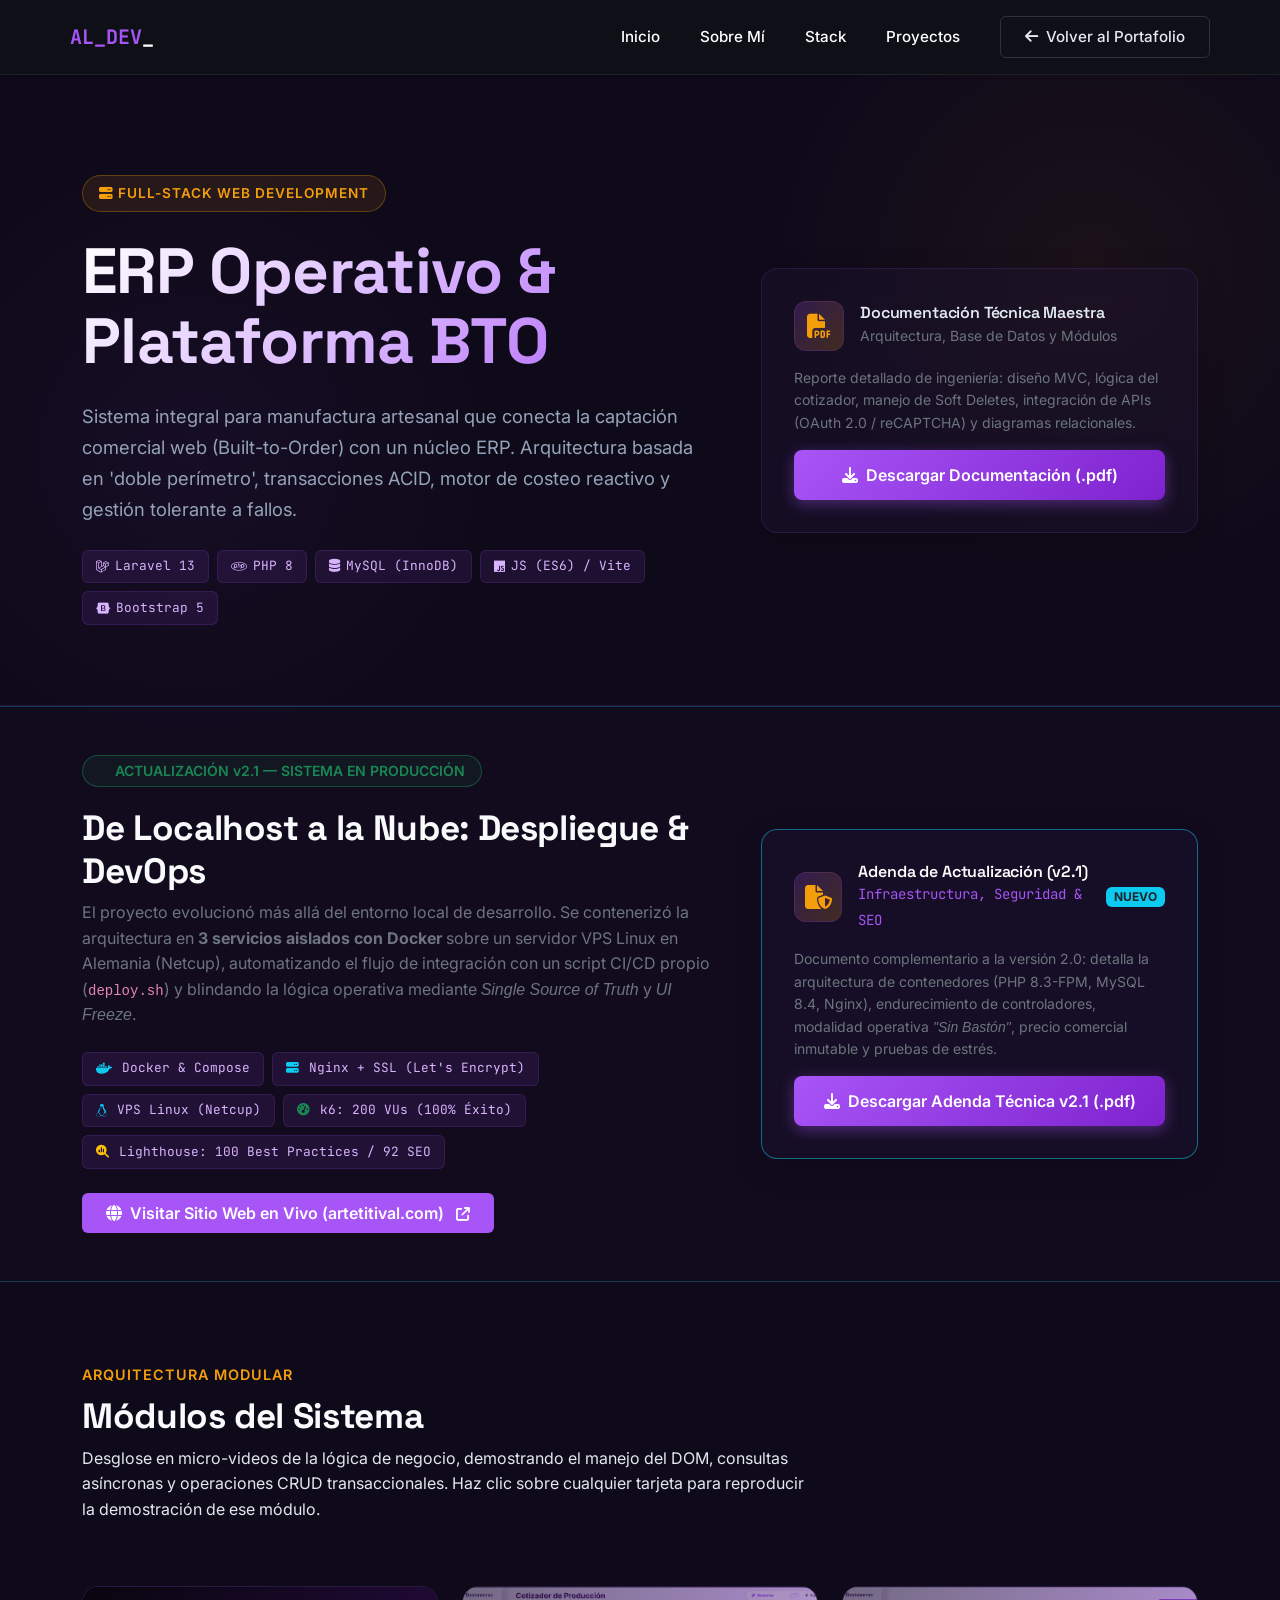
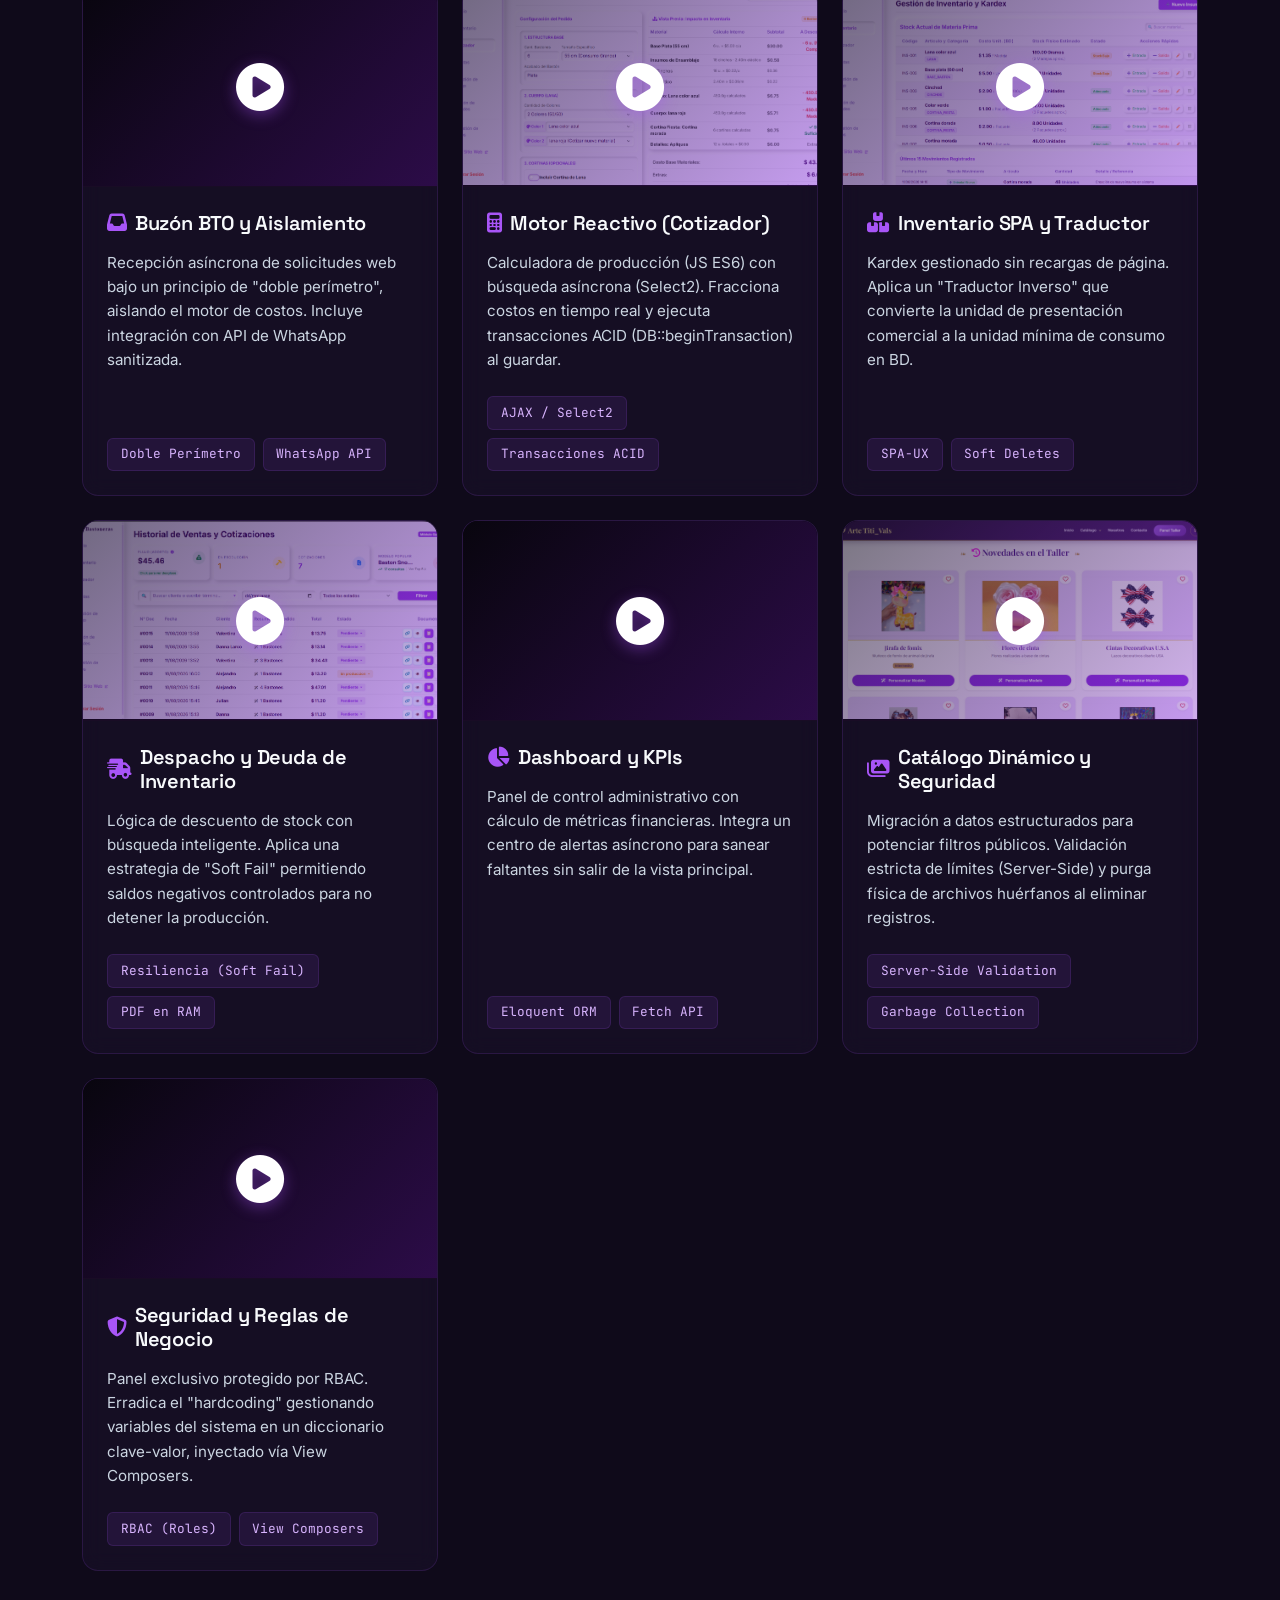
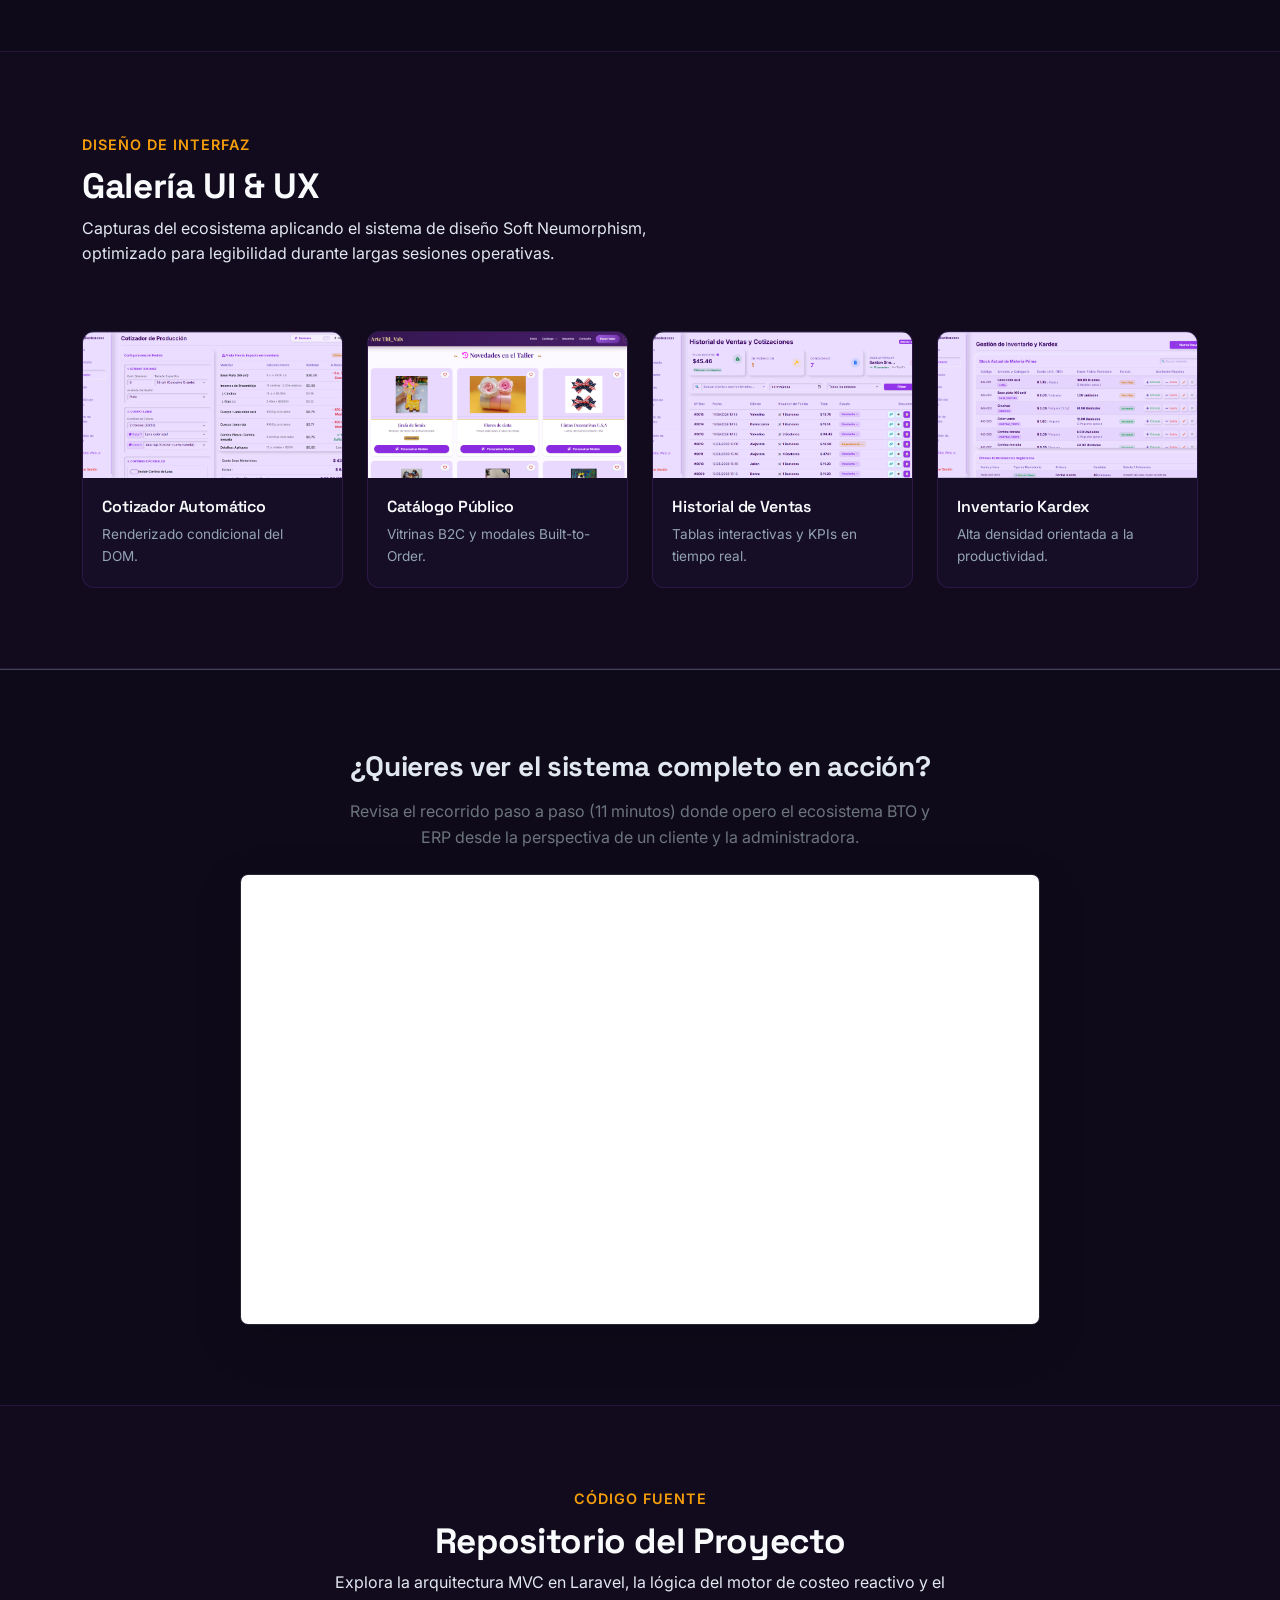
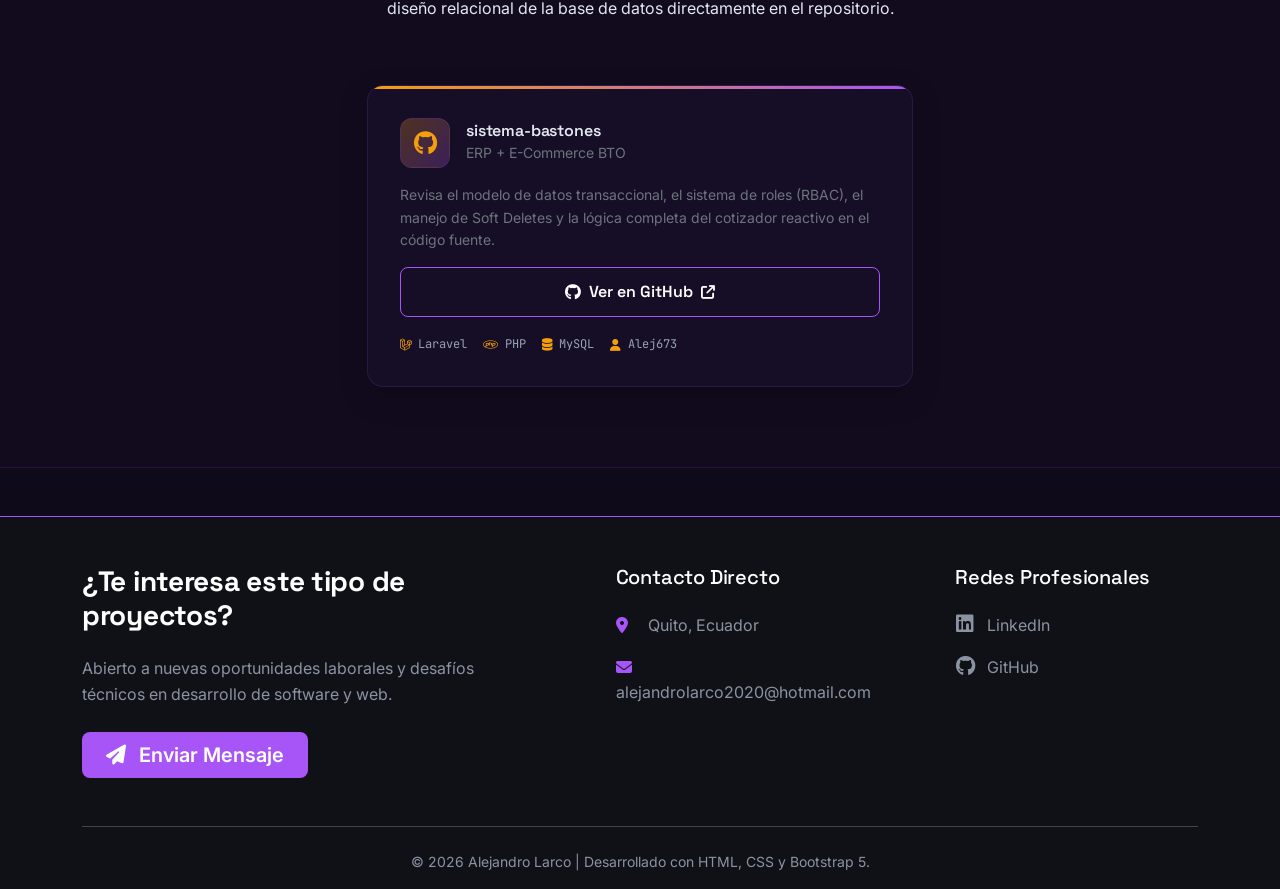
==== commit 21b129d8: "Actualización del CV con proyectos en producción Se modificó el CV para reflejar que el proyecto de " ====
--- a/proyecto-bastones.html
+++ b/proyecto-bastones.html
@@ -83,6 +83,66 @@
         </div>
     </header>
 
+    <!-- ================= ACTUALIZACIÓN v2.1: PRODUCCIÓN & ADENDA ================= -->
+    <section class="section-alt border-top border-bottom border-info border-opacity-25 py-5">
+        <div class="container">
+            <div class="row align-items-center g-5">
+                <!-- Columna Izquierda: Contexto del Despliegue y Botón a la Web -->
+                <div class="col-lg-7">
+                    <div class="d-inline-flex align-items-center gap-2 px-3 py-1 rounded-pill bg-success bg-opacity-10 border border-success border-opacity-50 text-success small fw-semibold mb-3">
+                        <span class="spinner-grow spinner-grow-sm" role="status" aria-hidden="true" style="width: 8px; height: 8px;"></span>
+                        ACTUALIZACIÓN v2.1 — SISTEMA EN PRODUCCIÓN
+                    </div>
+                    <h2 class="section-title mt-1">De Localhost a la Nube: Despliegue & DevOps</h2>
+                    <p class="text-secondary mb-4">
+                        El proyecto evolucionó más allá del entorno local de desarrollo. Se contenerizó la arquitectura en <strong>3 servicios aislados con Docker</strong> sobre un servidor VPS Linux en Alemania (Netcup), automatizando el flujo de integración con un script CI/CD propio (<code>deploy.sh</code>) y blindando la lógica operativa mediante <em>Single Source of Truth</em> y <em>UI Freeze</em>.
+                    </p>
+
+                    <!-- Métricas y Badges de Producción -->
+                    <div class="d-flex flex-wrap gap-2 mb-4">
+                        <span class="tech-badge"><i class="fa-brands fa-docker text-info me-1"></i> Docker & Compose</span>
+                        <span class="tech-badge"><i class="fa-solid fa-server text-info me-1"></i> Nginx + SSL (Let's Encrypt)</span>
+                        <span class="tech-badge"><i class="fa-brands fa-linux text-info me-1"></i> VPS Linux (Netcup)</span>
+                        <span class="tech-badge"><i class="fa-solid fa-gauge-high text-success me-1"></i> k6: 200 VUs (100% Éxito)</span>
+                        <span class="tech-badge"><i class="fa-solid fa-magnifying-glass-chart text-warning me-1"></i> Lighthouse: 100 Best Practices / 92 SEO</span>
+                    </div>
+
+                    <!-- Botón principal para visitar el sitio en vivo -->
+                    <div class="d-flex flex-wrap gap-3 align-items-center mt-2">
+                        <a href="https://artetitival.com" target="_blank" rel="noopener noreferrer" class="btn btn-cyan px-4 py-2 fw-semibold">
+                            <i class="fa-solid fa-globe me-2"></i>Visitar Sitio Web en Vivo (artetitival.com)
+                            <i class="fa-solid fa-arrow-up-right-from-square ms-2 small"></i>
+                        </a>
+                    </div>
+                </div>
+
+                <!-- Columna Derecha: Tarjeta de descarga de la Adenda v2.1 -->
+                <div class="col-lg-5">
+                    <div class="doc-download-card border-info border-opacity-50 position-relative">
+                        <div class="d-flex align-items-center justify-content-between mb-3">
+                            <div class="d-flex align-items-center gap-3">
+                                <div class="icon-wrap">
+                                    <i class="fa-solid fa-file-shield"></i>
+                                </div>
+                                <div>
+                                    <h6 class="mb-0 fw-semibold text-white">Adenda de Actualización (v2.1)</h6>
+                                    <small class="text-cyan font-monospace">Infraestructura, Seguridad & SEO</small>
+                                </div>
+                            </div>
+                            <span class="badge bg-info text-dark fw-bold">NUEVO</span>
+                        </div>
+                        <p class="text-secondary small mb-3">
+                            Documento complementario a la versión 2.0: detalla la arquitectura de contenedores (PHP 8.3-FPM, MySQL 8.4, Nginx), endurecimiento de controladores, modalidad operativa <em>"Sin Bastón"</em>, precio comercial inmutable y pruebas de estrés.
+                        </p>
+                        <a href="documentos/Sistema_Bastones_Actualizacion_v2.1.pdf" class="btn btn-download-doc w-100" download>
+                            <i class="fa-solid fa-download me-2"></i>Descargar Adenda Técnica v2.1 (.pdf)
+                        </a>
+                    </div>
+                </div>
+            </div>
+        </div>
+    </section>
+
     <!-- ================= DESGLOSE DE MÓDULOS (LOS VIDEOS CORTOS) ================= -->
     <section class="section-main">
         <div class="container">
--- a/css/estilos.css
+++ b/css/estilos.css
@@ -218,25 +218,42 @@
     border-radius: 10px;
     overflow: hidden;
     transition: border-color 0.3s ease, transform 0.3s ease, box-shadow 0.3s ease;
-}
+    display: flex;          /* Asegura que el contenido fluya bien */
+    flex-direction: column; /* Asegura que el contenido fluya bien */
+}
+
+/* Barra superior estilo terminal */
 .project-card::before {
     content: '';
     display: block;
     height: 28px;
+    flex-shrink: 0; /* Evita que la barra se encoja */
     background: var(--bg-section);
     border-bottom: 1px solid var(--line);
     background-image: radial-gradient(circle 4px at 16px 14px, #ef4444 0 4px, transparent 4px),
                        radial-gradient(circle 4px at 32px 14px, var(--signal-amber) 0 4px, transparent 4px),
                        radial-gradient(circle 4px at 48px 14px, #22c55e 0 4px, transparent 4px);
-}
+    /* Aseguramos que la barra esté por encima de la imagen si hay superposición */
+    position: relative; 
+    z-index: 2;
+}
+
+/* Estilo específico para la imagen dentro de la tarjeta */
+.project-card .project-img {
+    width: 100%;
+    height: 200px; /* Altura fija para que todas las tarjetas se vean uniformes */
+    object-fit: cover; /* Recorta la imagen para que llene el espacio sin deformarse */
+    border-bottom: 1px solid var(--line);
+    flex-shrink: 0; /* Evita que la imagen se encoja */
+    display: block; /* Elimina espacios fantasma debajo de la imagen */
+}
+
 .project-card:hover {
     border-color: var(--tech-cyan);
     transform: translateY(-6px);
     box-shadow: 0 16px 32px rgba(0, 0, 0, 0.35);
 }
-.project-card img {
-    border-bottom: 1px solid var(--line);
-}
+
 .project-card h4 {
     font-family: var(--font-mono);
     font-size: 1.1rem;
